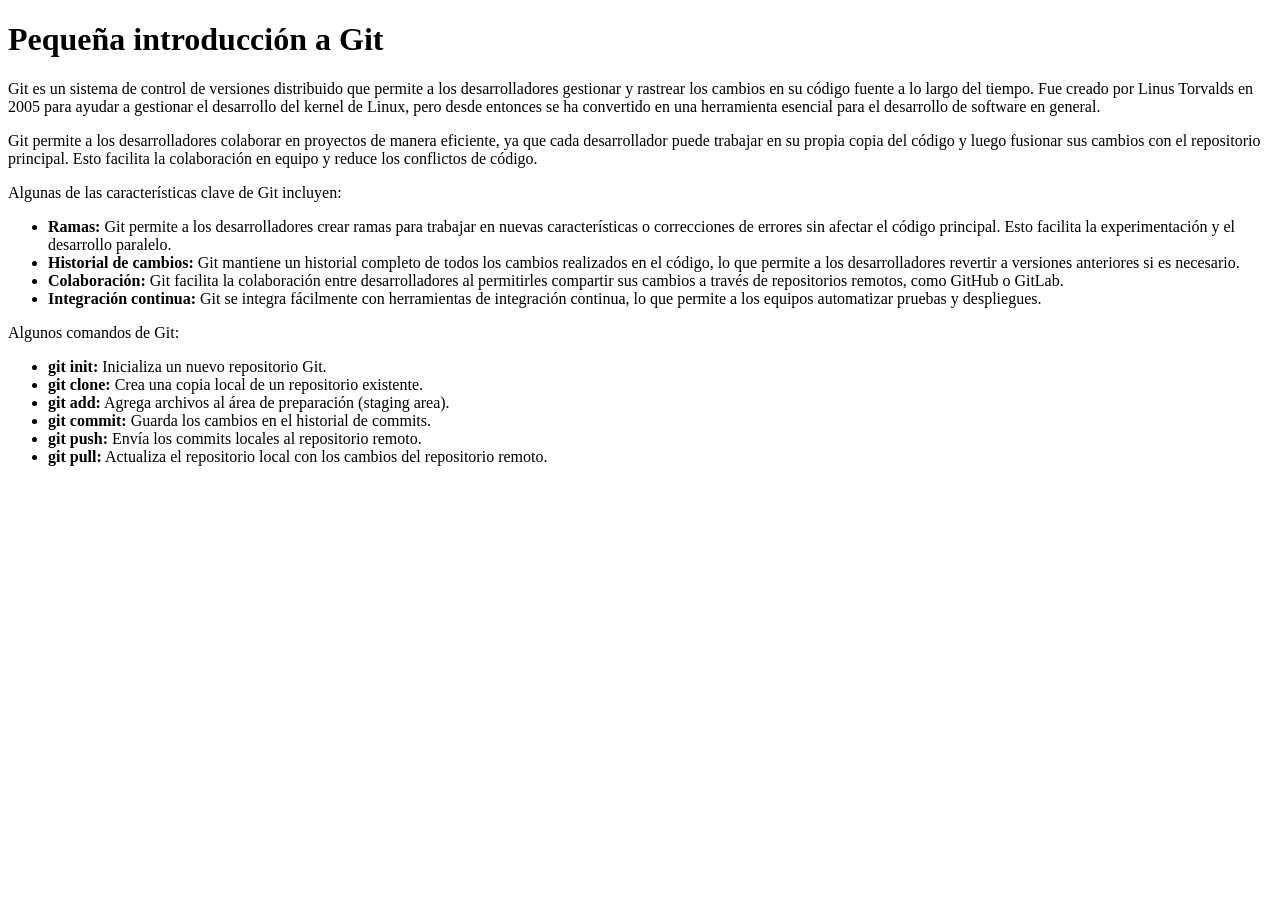
==== demo/src/main/java/com/lab2/demo/index.html @ 6053fd04 "Estructura inicial del proyecto" ====
<!DOCTYPE html>
<html lang="en">
<head>
    <meta charset="UTF-8">
    <meta name="viewport" content="width=device-width, initial-scale=1.0">
    <title>Inicio</title>
</head>
<body>
    <h1>Pequeña introducción a Git</h1>
    <p>Git es un sistema de control de versiones distribuido que permite a los desarrolladores gestionar y rastrear los cambios en su código fuente a lo largo del tiempo. Fue creado por Linus Torvalds en 2005 para ayudar a gestionar el desarrollo del kernel de Linux, pero desde entonces se ha convertido en una herramienta esencial para el desarrollo de software en general.</p>
    <p>Git permite a los desarrolladores colaborar en proyectos de manera eficiente, ya que cada desarrollador puede trabajar en su propia copia del código y luego fusionar sus cambios con el repositorio principal. Esto facilita la colaboración en equipo y reduce los conflictos de código.</p>
    <p>Algunas de las características clave de Git incluyen:</p>
    <ul>
        <li><strong>Ramas:</strong> Git permite a los desarrolladores crear ramas para trabajar en nuevas características o correcciones de errores sin afectar el código principal. Esto facilita la experimentación y el desarrollo paralelo.</li>
        <li><strong>Historial de cambios:</strong> Git mantiene un historial completo de todos los cambios realizados en el código, lo que permite a los desarrolladores revertir a versiones anteriores si es necesario.</li>
        <li><strong>Colaboración:</strong> Git facilita la colaboración entre desarrolladores al permitirles compartir sus cambios a través de repositorios remotos, como GitHub o GitLab.</li>
        <li><strong>Integración continua:</strong> Git se integra fácilmente con herramientas de integración continua, lo que permite a los equipos automatizar pruebas y despliegues.</li>
    </ul>
    <p>Algunos comandos de Git:</p>
    <ul>
        <li><strong>git init:</strong> Inicializa un nuevo repositorio Git.</li>
        <li><strong>git clone:</strong> Crea una copia local de un repositorio existente.</li>
        <li><strong>git add:</strong> Agrega archivos al área de preparación (staging area).</li>
        <li><strong>git commit:</strong> Guarda los cambios en el historial de commits.</li>
        <li><strong>git push:</strong> Envía los commits locales al repositorio remoto.</li>
        <li><strong>git pull:</strong> Actualiza el repositorio local con los cambios del repositorio remoto.</li>
    </ul>
</body>
</html>
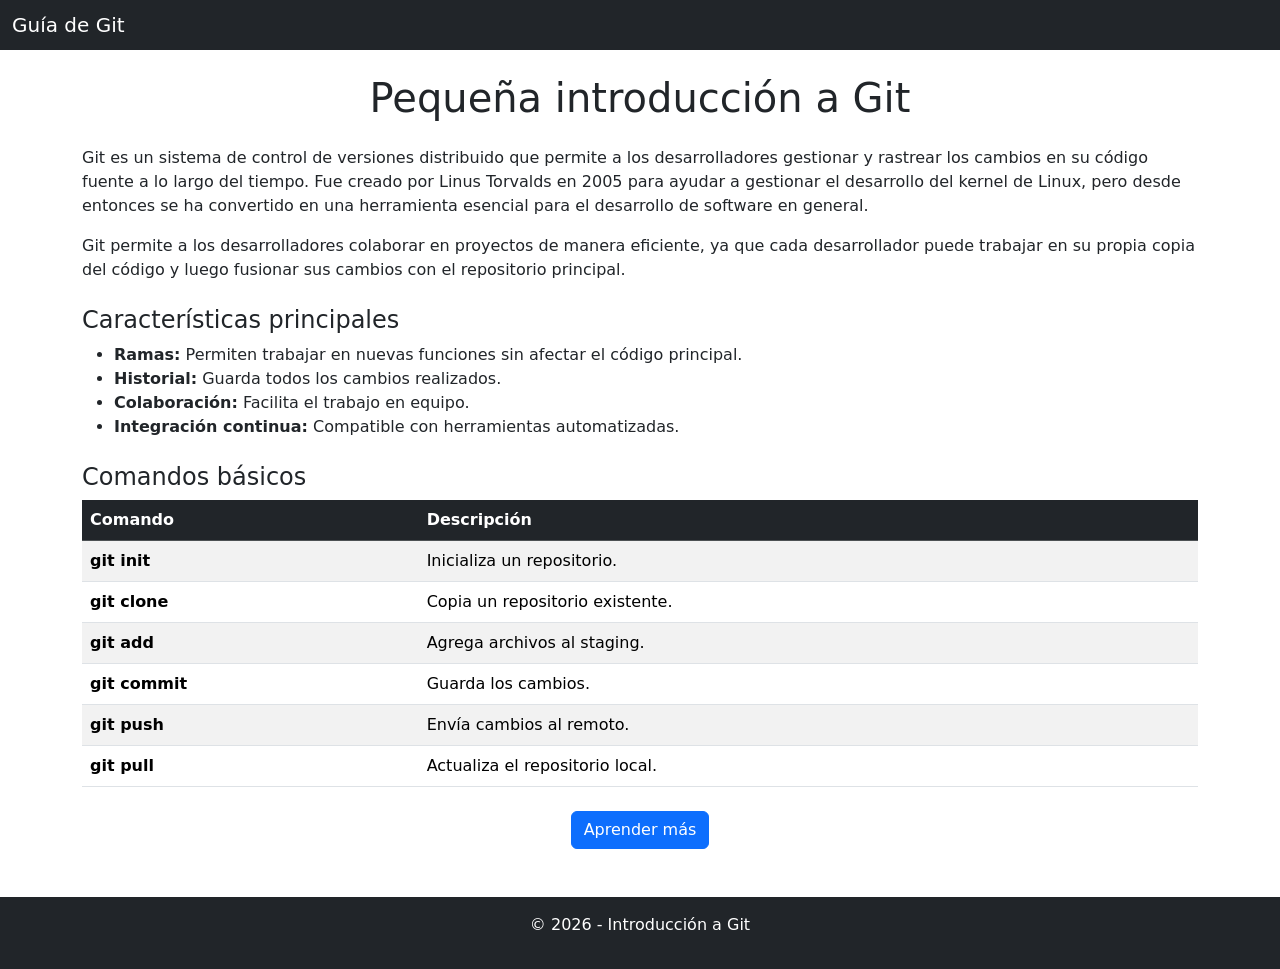
==== commit 59b36903: "Agrega contenido en index" ====
--- a/demo/src/main/java/com/lab2/demo/index.html
+++ b/demo/src/main/java/com/lab2/demo/index.html
@@ -4,26 +4,80 @@
     <meta charset="UTF-8">
     <meta name="viewport" content="width=device-width, initial-scale=1.0">
     <title>Inicio</title>
+    <link href="https://cdn.jsdelivr.net/npm/bootstrap@5.3.0/dist/css/bootstrap.min.css" rel="stylesheet">
 </head>
 <body>
-    <h1>Pequeña introducción a Git</h1>
-    <p>Git es un sistema de control de versiones distribuido que permite a los desarrolladores gestionar y rastrear los cambios en su código fuente a lo largo del tiempo. Fue creado por Linus Torvalds en 2005 para ayudar a gestionar el desarrollo del kernel de Linux, pero desde entonces se ha convertido en una herramienta esencial para el desarrollo de software en general.</p>
-    <p>Git permite a los desarrolladores colaborar en proyectos de manera eficiente, ya que cada desarrollador puede trabajar en su propia copia del código y luego fusionar sus cambios con el repositorio principal. Esto facilita la colaboración en equipo y reduce los conflictos de código.</p>
-    <p>Algunas de las características clave de Git incluyen:</p>
-    <ul>
-        <li><strong>Ramas:</strong> Git permite a los desarrolladores crear ramas para trabajar en nuevas características o correcciones de errores sin afectar el código principal. Esto facilita la experimentación y el desarrollo paralelo.</li>
-        <li><strong>Historial de cambios:</strong> Git mantiene un historial completo de todos los cambios realizados en el código, lo que permite a los desarrolladores revertir a versiones anteriores si es necesario.</li>
-        <li><strong>Colaboración:</strong> Git facilita la colaboración entre desarrolladores al permitirles compartir sus cambios a través de repositorios remotos, como GitHub o GitLab.</li>
-        <li><strong>Integración continua:</strong> Git se integra fácilmente con herramientas de integración continua, lo que permite a los equipos automatizar pruebas y despliegues.</li>
-    </ul>
-    <p>Algunos comandos de Git:</p>
-    <ul>
-        <li><strong>git init:</strong> Inicializa un nuevo repositorio Git.</li>
-        <li><strong>git clone:</strong> Crea una copia local de un repositorio existente.</li>
-        <li><strong>git add:</strong> Agrega archivos al área de preparación (staging area).</li>
-        <li><strong>git commit:</strong> Guarda los cambios en el historial de commits.</li>
-        <li><strong>git push:</strong> Envía los commits locales al repositorio remoto.</li>
-        <li><strong>git pull:</strong> Actualiza el repositorio local con los cambios del repositorio remoto.</li>
-    </ul>
+
+    <!-- Navbar -->
+    <nav class="navbar navbar-dark bg-dark">
+        <div class="container-fluid">
+            <span class="navbar-brand mb-0 h1">Guía de Git</span>
+        </div>
+    </nav>
+
+    <div class="container mt-4">
+
+        <h1 class="text-center mb-4">Pequeña introducción a Git</h1>
+
+        <p>Git es un sistema de control de versiones distribuido que permite a los desarrolladores gestionar y rastrear los cambios en su código fuente a lo largo del tiempo. Fue creado por Linus Torvalds en 2005 para ayudar a gestionar el desarrollo del kernel de Linux, pero desde entonces se ha convertido en una herramienta esencial para el desarrollo de software en general.</p>
+
+        <p>Git permite a los desarrolladores colaborar en proyectos de manera eficiente, ya que cada desarrollador puede trabajar en su propia copia del código y luego fusionar sus cambios con el repositorio principal.</p>
+
+        <h4 class="mt-4">Características principales</h4>
+        <ul>
+            <li><strong>Ramas:</strong> Permiten trabajar en nuevas funciones sin afectar el código principal.</li>
+            <li><strong>Historial:</strong> Guarda todos los cambios realizados.</li>
+            <li><strong>Colaboración:</strong> Facilita el trabajo en equipo.</li>
+            <li><strong>Integración continua:</strong> Compatible con herramientas automatizadas.</li>
+        </ul>
+
+        <h4 class="mt-4">Comandos básicos</h4>
+        <table class="table table-striped">
+            <thead class="table-dark">
+                <tr>
+                    <th>Comando</th>
+                    <th>Descripción</th>
+                </tr>
+            </thead>
+            <tbody>
+                <tr>
+                    <td><strong>git init</strong></td>
+                    <td>Inicializa un repositorio.</td>
+                </tr>
+                <tr>
+                    <td><strong>git clone</strong></td>
+                    <td>Copia un repositorio existente.</td>
+                </tr>
+                <tr>
+                    <td><strong>git add</strong></td>
+                    <td>Agrega archivos al staging.</td>
+                </tr>
+                <tr>
+                    <td><strong>git commit</strong></td>
+                    <td>Guarda los cambios.</td>
+                </tr>
+                <tr>
+                    <td><strong>git push</strong></td>
+                    <td>Envía cambios al remoto.</td>
+                </tr>
+                <tr>
+                    <td><strong>git pull</strong></td>
+                    <td>Actualiza el repositorio local.</td>
+                </tr>
+            </tbody>
+        </table>
+
+        <!-- Botón -->
+        <div class="text-center mt-4">
+            <button class="btn btn-primary">Aprender más</button>
+        </div>
+
+    </div>
+
+    <!-- Footer -->
+    <footer class="bg-dark text-white text-center p-3 mt-5">
+        <p>© 2026 - Introducción a Git</p>
+    </footer>
+
 </body>
 </html>
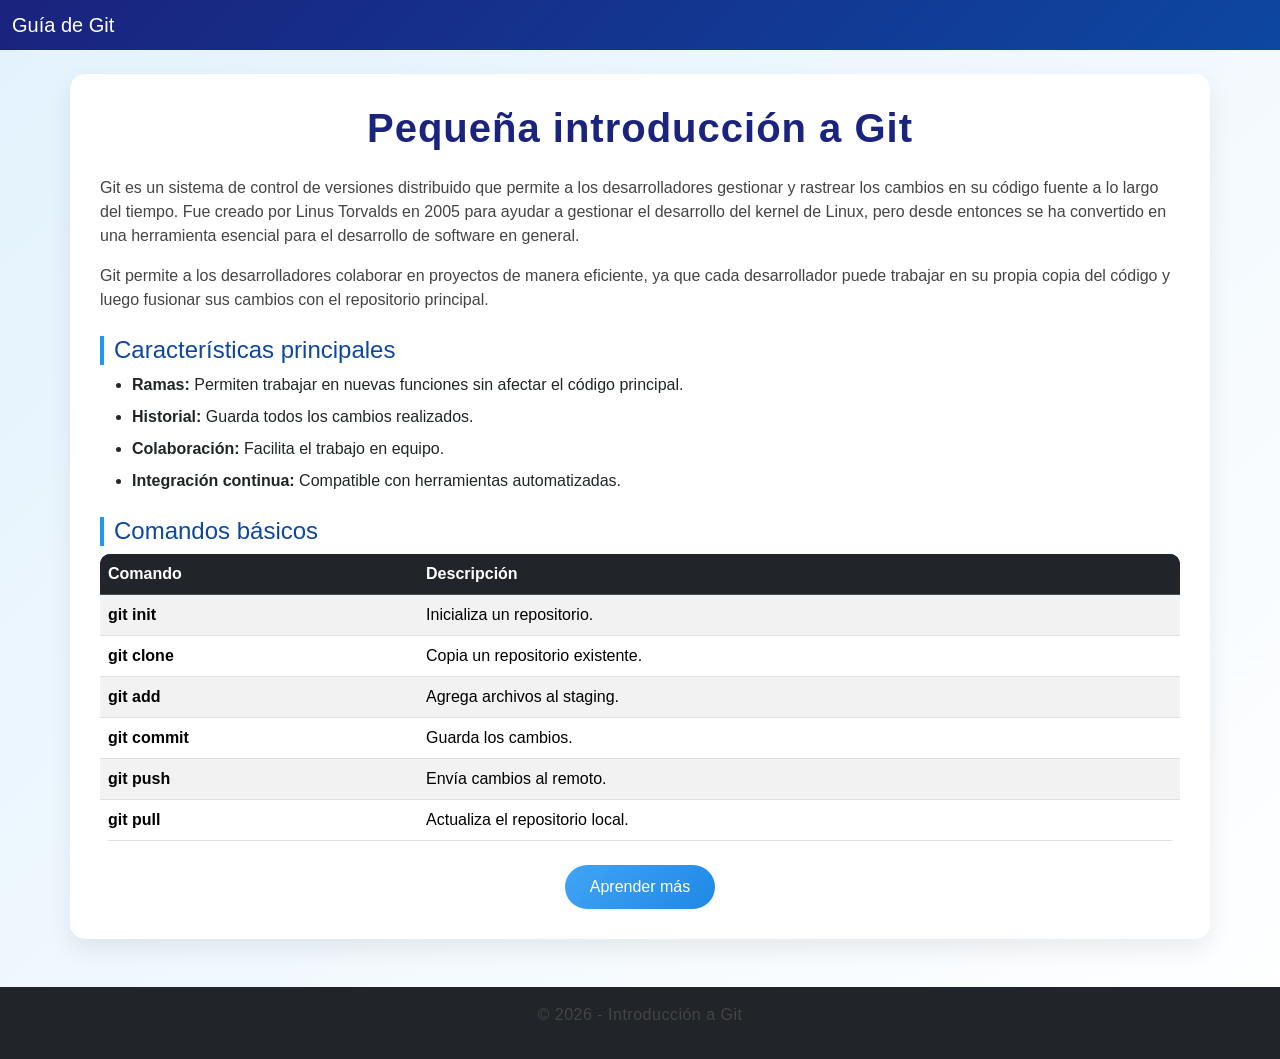
==== commit 5d9eac9e: "Cambio temporal" ====
--- a/demo/src/main/java/com/lab2/demo/index.html
+++ b/demo/src/main/java/com/lab2/demo/index.html
@@ -5,6 +5,7 @@
     <meta name="viewport" content="width=device-width, initial-scale=1.0">
     <title>Inicio</title>
     <link href="https://cdn.jsdelivr.net/npm/bootstrap@5.3.0/dist/css/bootstrap.min.css" rel="stylesheet">
+    <link rel="stylesheet" href="style.css">
 </head>
 <body>
 
--- a/demo/src/main/java/com/lab2/demo/style.css
+++ b/demo/src/main/java/com/lab2/demo/style.css
@@ -0,0 +1,81 @@
+/* Fondo con degradado suave */
+body {
+    background: linear-gradient(135deg, #e3f2fd, #ffffff);
+    font-family: 'Segoe UI', Tahoma, Geneva, Verdana, sans-serif;
+}
+
+/* Contenedor principal tipo tarjeta */
+.container {
+    background: white;
+    border-radius: 15px;
+    padding: 30px;
+    margin-top: 30px;
+    box-shadow: 0 10px 25px rgba(0, 0, 0, 0.08);
+}
+
+/* Título principal con estilo moderno */
+h1 {
+    font-weight: 700;
+    color: #1a237e;
+    letter-spacing: 1px;
+}
+
+/* Subtítulos */
+h4 {
+    color: #0d47a1;
+    border-left: 4px solid #2196f3;
+    padding-left: 10px;
+}
+
+/* Párrafos más suaves */
+p {
+    color: #444;
+}
+
+/* Lista */
+ul li {
+    margin-bottom: 8px;
+}
+
+/* Tabla con estilo diferente */
+.table {
+    border-radius: 10px;
+    overflow: hidden;
+}
+
+.table thead {
+    background: #1a237e;
+    color: white;
+}
+
+.table tbody tr:hover {
+    background-color: #f1f8ff;
+    transition: 0.2s;
+}
+
+/* Botón con efecto moderno */
+.btn-primary {
+    background: linear-gradient(135deg, #42a5f5, #1e88e5);
+    border: none;
+    border-radius: 25px;
+    padding: 10px 25px;
+    font-weight: 500;
+    transition: 0.3s;
+}
+
+.btn-primary:hover {
+    transform: translateY(-2px);
+    box-shadow: 0 5px 15px rgba(30, 136, 229, 0.4);
+}
+
+/* Navbar más elegante */
+.navbar {
+    background: linear-gradient(135deg, #1a237e, #0d47a1) !important;
+}
+
+/* Footer */
+footer {
+    background: #1a237e;
+    color: white;
+    letter-spacing: 0.5px;
+}
